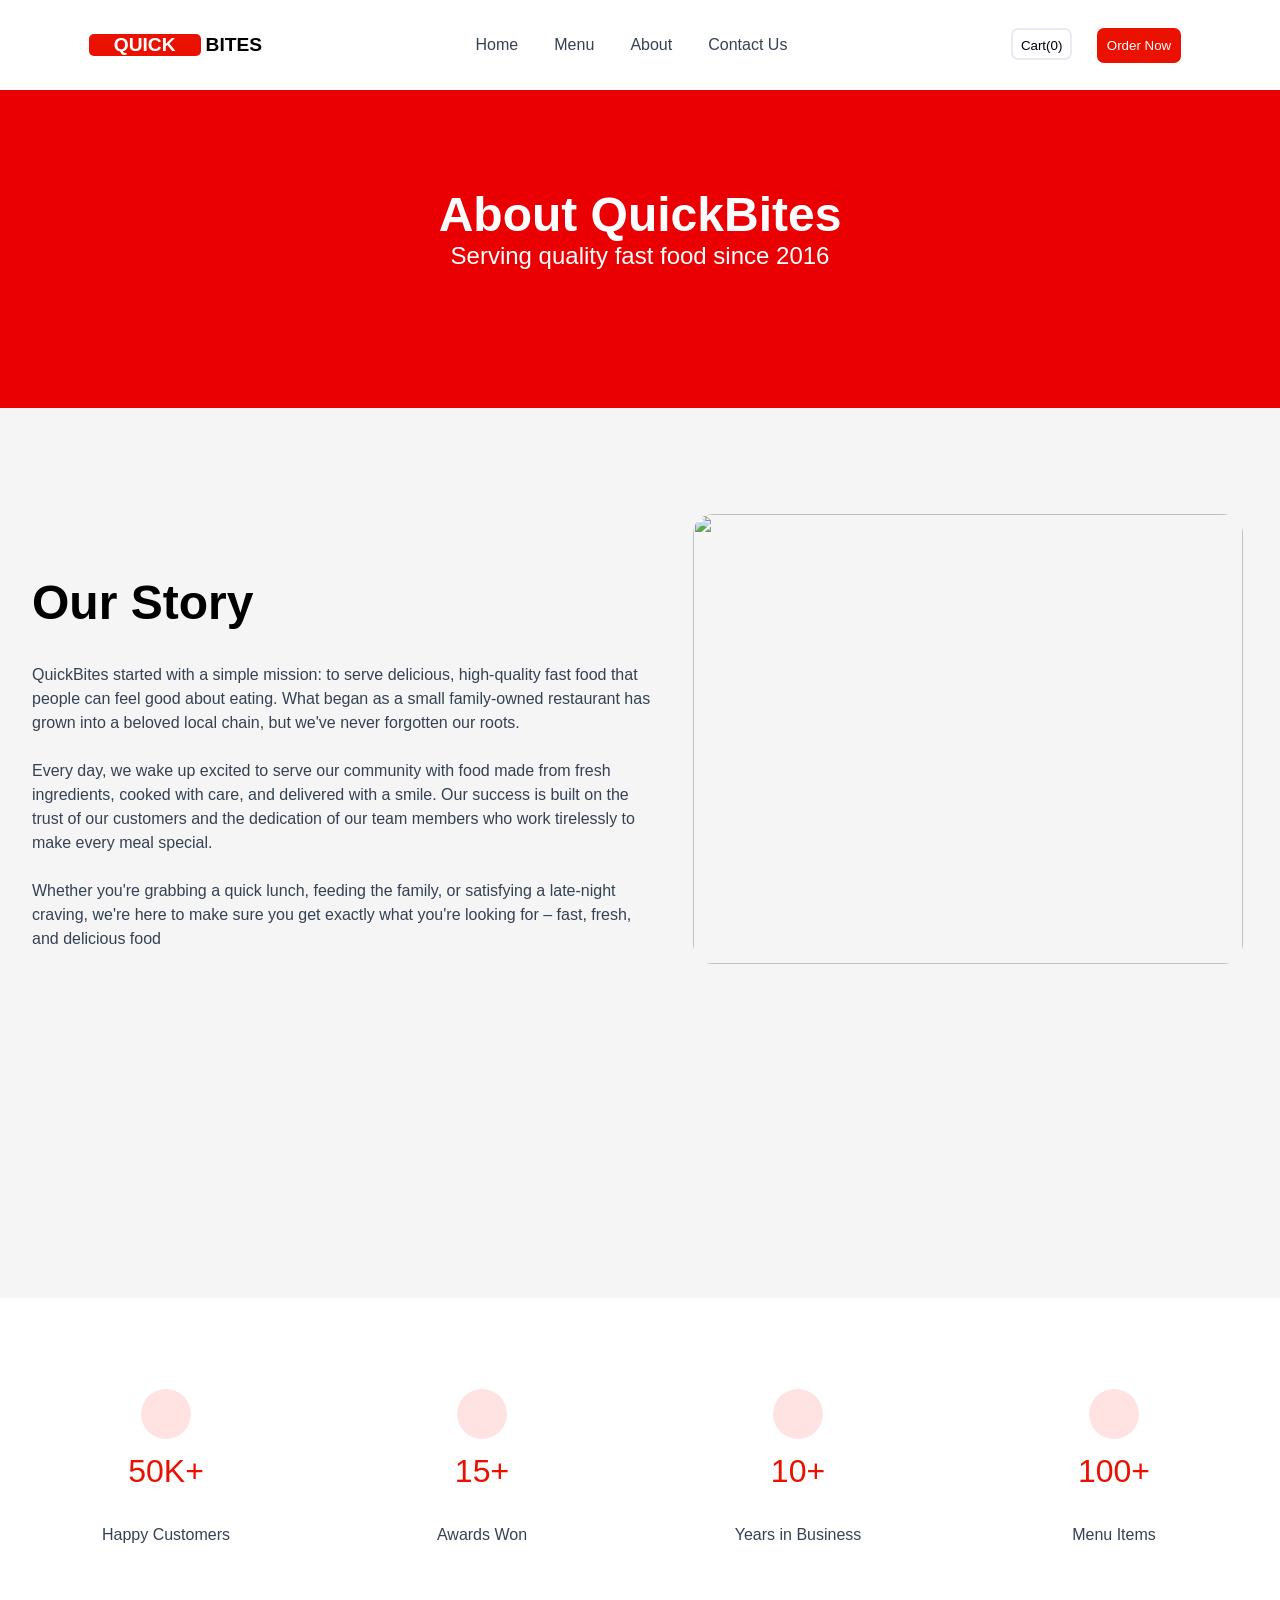
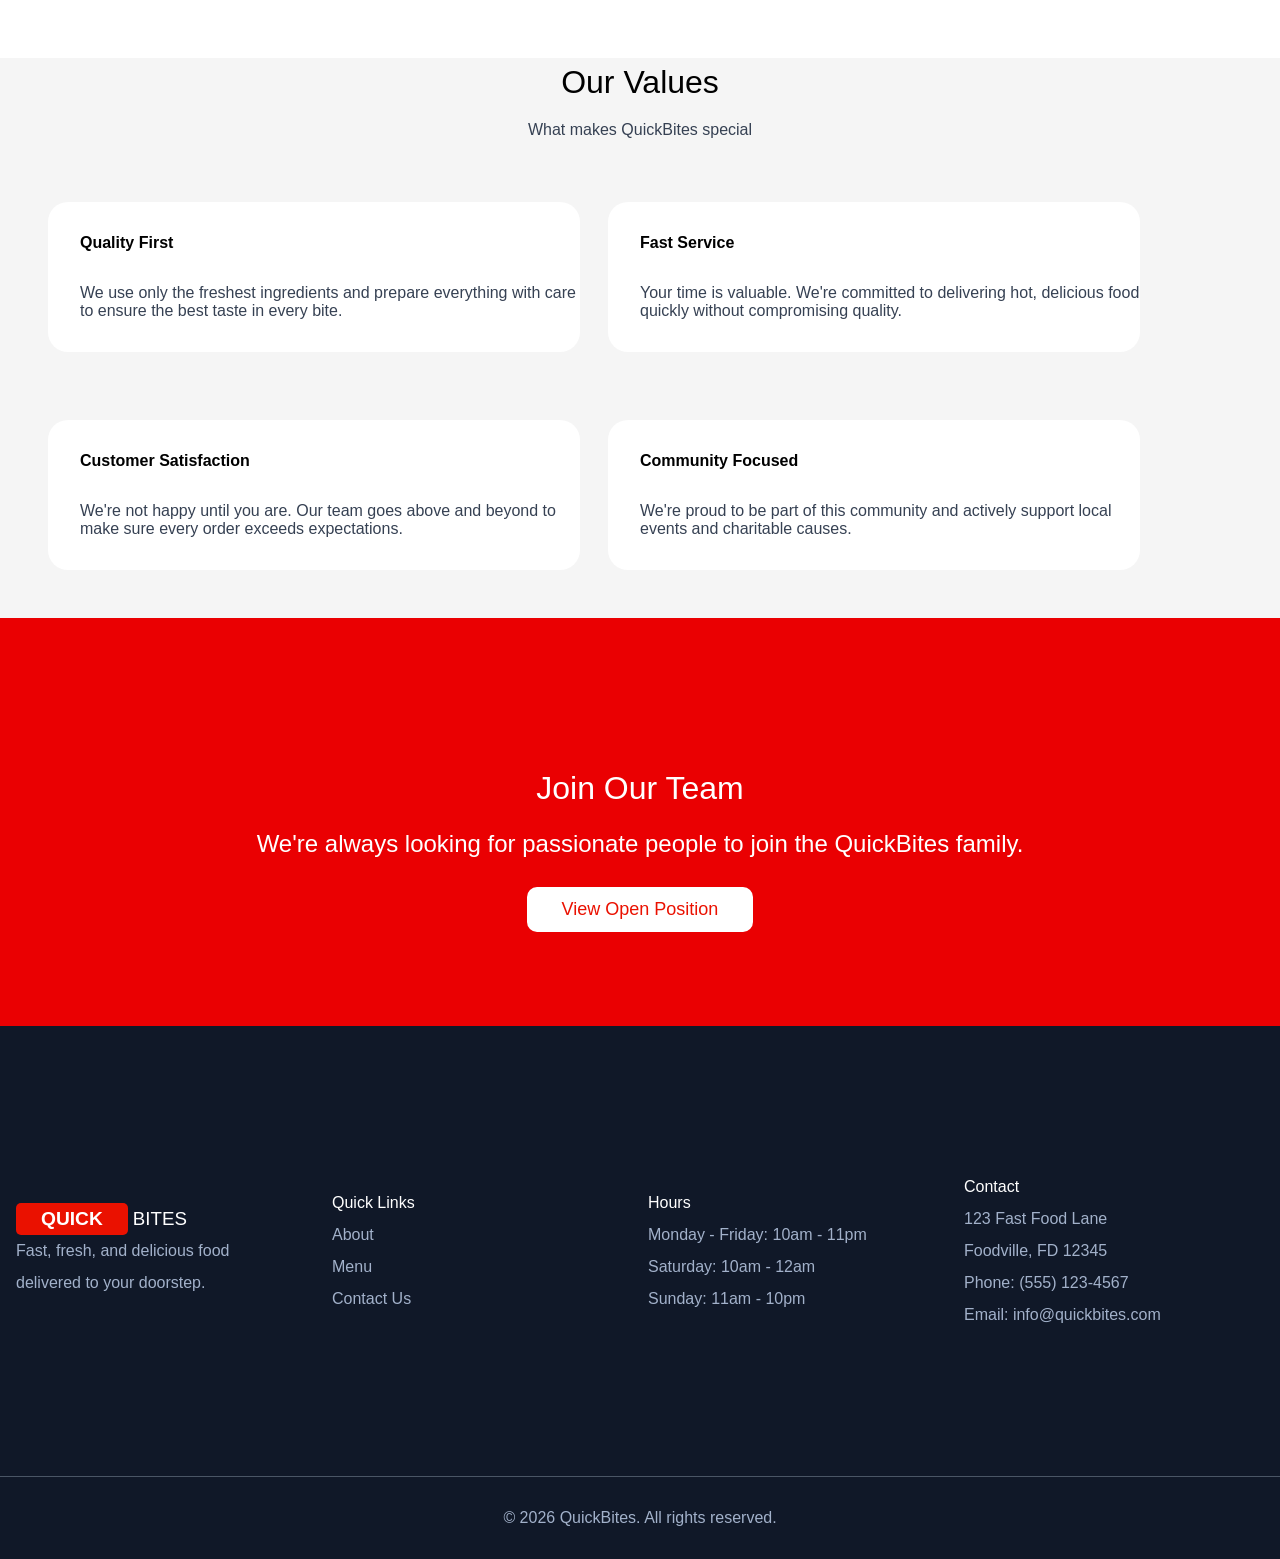
==== about.html @ 18260957 "intial commit" ====
<!DOCTYPE html>
<html lang="en">

<head>
    <meta charset="UTF-8">
    <meta name="viewport" content="width=device-width, initial-scale=1.0">
    <title>Document</title>
    <link rel="stylesheet" href="https://cdnjs.cloudflare.com/ajax/libs/font-awesome/7.0.1/css/all.min.css" />
    <link rel="stylesheet" href="about.css">
</head>

<body>
    <header class="header">
        <div class="title">
            <button id="title1">QUICK</button>
            <h1 id="title2">BITES</h1>
        </div>
        <div class="nav">
            <a href="home.html">Home</a>
             <a href="menu.html">Menu</a>
           <a href="about.html">About</a>
            <a href="contact.html">Contact Us</a>
        </div>
        <div>
            <button id="btn1"><i class="fas fa-shopping-cart"></i> Cart(0)</button>
            <button id="btn2"> Order Now</button>
        </div>
    </header>
    <div class="main">
        <h1>About QuickBites</h1>
        <p> Serving quality fast food since 2016</p>
    </div>
    <div class="container">
        <div class="left">
            <h1>Our Story</h1>
            <p>QuickBites started with a simple mission: to serve delicious, high-quality fast food that people can feel
                good about eating. What began as a small family-owned restaurant has grown into a beloved local chain,
                but we've never forgotten our roots.
                <br><br>
                Every day, we wake up excited to serve our community with food made from fresh ingredients, cooked with
                care, and delivered with a smile. Our success is built on the trust of our customers and the dedication
                of our team members who work tirelessly to make every meal special.
                <br><br>
                Whether you're grabbing a quick lunch, feeding the family, or satisfying a late-night craving, we're
                here to make sure you get exactly what you're looking for – fast, fresh, and delicious food
            </p>
        </div>
        <div class="right">
            <img src="resturant1.jpg" alt="">
        </div>
    </div>
    <div class="container1">
        <div class="about">
            <div class="box">
                <i class="fa-solid fa-users"></i>

            </div>
            <h5>50K+</h5>
            <p >Happy Customers</p>
        </div>
        <div class="about">
            <div class="box">
                <i class="fa-solid fa-award"></i>
            </div>
            <h5>15+</h5>
            <p  >Awards Won</p>
        </div>
        <div class="about">
            <div class="box">
                <i class="fa-regular fa-clock"></i>
            </div>
            <h5  >10+</h5>
            <p>Years in Business</p>
        </div>
        <div class="about">
            <div class="box">
                <i class="fa-regular fa-heart"></i>
            </div>
            <h5  >100+</h5>
            <p>Menu Items</p>
        </div>
    </div>
     
    <div class="container2">
        <div class="head">
            <h1>Our Values</h1>
        <p>What makes QuickBites special</p>
        </div>
         
        <div class="parent">
          <div class="box-1">
            <h4>Quality First</h4>
            <p>We use only the freshest ingredients and prepare everything with care to ensure the best taste in every bite.</p>
          </div>
          <div class="box-1">
            <h4>Fast Service</h4>
            <p> Your time is valuable. We're committed to delivering hot, delicious food quickly without compromising quality.</p>
          </div>
          <div class="box-1">
            <h4 >Customer Satisfaction</h4>
            <p> We're not happy until you are. Our team goes above and beyond to make sure every order exceeds expectations.</p>
          </div>
          <div class="box-1">
            <h4>Community Focused</h4>
            <p> We're proud to be part of this community and actively support local events and charitable causes.</p>
          </div>
        </div>
    </div>
    <div class="team">
        <h1>Join Our Team</h1>
        <p>We're always looking for passionate people to join the QuickBites family. </p>
        <button id="btn">View Open Position</button>
    </div>
     <div class="container3">
            <div class="one">
                <div class="title">
                    <button id="title1">QUICK</button>
                    <h3 >BITES</h3>
                </div>

                <p>Fast, fresh, and delicious food <br>delivered to your doorstep.</p>
            </div>
            <div class="one">
                <h4> Quick Links</h4>
                <a href="about.html">About</a>
                <a href="menu.html">Menu</a>
                <a href="contact.html">Contact Us</a>
            </div>
            <div class="one">
                <h4>Hours</h4>
                <p>Monday - Friday: 10am - 11pm</p>
                <p>Saturday: 10am - 12am</p>
                <p>Sunday: 11am - 10pm</p>
            </div>
            <div class="one">
                <h4>Contact</h4>
                <p>123 Fast Food Lane</p>
                <p>Foodville, FD 12345</p>
                <p>Phone: (555) 123-4567</p>
                <p>Email: info@quickbites.com</p>
            </div>
            
        </div>
         <footer>
             © 2026 QuickBites. All rights reserved.   
             </footer>

</body>

</html>
---- about.css ----
*{
    padding: 0%;
    margin: 0%;
    font-family: 'Segoe UI', Tahoma, Geneva, Verdana, sans-serif;
}
html, body{
    height: 100%;
    width: 100%;
}
.header{
     height: 10%;
     width: 100%;
    position: fixed;
    background-color: white;
    display: flex;
    justify-content: space-around;
    align-items: center;
      
}

.nav {
    display: flex;
    justify-content: space-evenly;
    width: 30%;
}

.nav a {
    text-decoration: none;
    gap: 20px;
    color: #364153;
}

.nav a:hover {
    color: #EA1100;
}

.title {
    display: flex;
    gap: 5px;
}

#title1 {
    background-color: #EA1100;
    color: white;
    padding-left: 25px;
    padding-right: 25px;
    border: none;
    border-radius: 5px;
    font-size: larger;
    font-weight: 900;
}

#title2 {
    color: black;
    text-align: center;
    font-weight:bolder;
    font-size:larger;
      font-family: Verdana, Geneva, Tahoma, sans-serif;

}

#btn1 {
    padding: 8px;
    padding-bottom: 5px;
    margin: 10px;
    border-radius: 7px;
    border:2px solid #e8ebf1;
    background-color: white;
}

#btn1:hover {
    background-color: #e4e7ec;
}

#btn2 {
    padding: 10px;
    border-radius: 7px;
    margin: 10px;
    color: white;
    border: none;
    background-color: #EA1100;
}

#btn2:hover {
    background-color: #ce2216;

}
.main{
    height: 40%;
    width: 100%;
    background-color:#EA0002;
    color: white;
    display: flex;
    flex-direction: column;
    align-items: center;
    justify-content: center;
    font-size: 1.5rem;
    font-weight: 300;
    padding-top:3rem ;
 }
.main h1{
    font-size: 3rem;
    font-weight:700;
 }
.container{
    height: 90%;
    width: 100%;
    background-color: whitesmoke;
    display: flex;
    padding-top: 5rem;
 /* padding: 4rem; */
}
.left{
    height: 50%;
    width: 50%;
    display: flex;
    flex-direction: column;
    justify-content: center;
    margin-top: 5rem;
    margin-left: 2rem;
    line-height: 1.5rem;
    color:#364153;
 }
.left h1{
    font-size: 3rem;
    font-weight:700;
    padding-bottom: 3rem;
    color: black;
}
.right{
    height: 50%;
    width: 50%;
    display: flex;
    align-items: center;
    justify-content: center;
    margin-top: 3rem;
 
 }
 img{
     height: 450px;
     width: 550px;
      border-radius: 20px; 
}
.container1{
    height: 40%;
    width: 100%;
     background-color:white;
    display: flex;
    align-items: center;
    justify-content: space-evenly;
}
.about{
    height: 300px;
    width: 300px;
    display: flex;
    flex-direction: column;
    align-items: center;
    justify-content: center;
    line-height: 4rem;
 }
 .about h5{
    color: #EA1100;
    font-weight: 400;
    font-size: 2rem;
 }
  
.about p{
    color: #364153;
}
.box{
    height: 50px;
    width: 50px;
    background-color: #FFE2E2;
    border-radius: 50%;
    display: flex;
    align-items: center;
    justify-content: center;
    line-height: 5rem;

}
.fa-regular{
    color: #EA1100;
    font-size: x-large;
 }
.fa-solid{
    color: #EA1100;
        font-size: x-large;
}
.container2{
    background-color: whitesmoke;
 }
.head{
    text-align: center;
    line-height: 3rem;
}
.head h1{
    color: black;
}
.head p{
    color: #364153;
}
.parent{
     margin-left: 3rem;
    display: grid;
    grid-template-columns: 500px 500px;
    column-gap: 60px;
    row-gap: 20px;
    margin-top: 3rem;
  }
.box-1{
    height: 150px;
    width: 500px;
    background-color: white;
     display: flex;
    flex-direction: column;
    justify-content: space-evenly;
    padding-left: 2rem;
    border-radius: 20px;  
      margin-bottom: 3rem;

 }
 .box-1 h4{
    font-weight: 600;
    color: black;
 }
 .box-1 p{
    color: #364153;
 }
 .team{
    height: 40%;
    width: 100%;
    background-color:#EA0002;
    color: white;
    display: flex;
    flex-direction: column;
    align-items: center;
    justify-content: center;
      padding-top:3rem ;
    line-height: 3.5rem;
 }
 .team p{
    font-weight: 400;
    font-size: 1.5rem;
 }
 .team h1{
    font-weight: 500;
 }
 #btn{
    margin-top: 15px;
    padding: 12px 35px;
    border-radius: 10px;
    border: none;
    background-color: white;
    color: #EA1100;
    font-size: large; 
 }
  .container3{
    /* position: fixed; */
    height: 50%;
    width: 100%;
     background-color:#101828;
    display: flex;
    justify-content: space-evenly;
    align-items: center;
  }
  .one{
    height: 200px;
    width: 300px;
     /* text-align: center; */
    display: flex;
    flex-direction: column;
    /* align-items: center; */
    justify-content: center;
    line-height: 2rem;
    color: #a2b1ca;
  }
  .one h3,h4, h1{
    color: white;
    font-weight: 500;
  }
  
  .one a{
    text-decoration: none;
    color: #a2b1ca;
  }
   footer{

     border-top: 1px solid #4A5565;
    background-color: #101828;
    text-align: center;
    color:#a2b1ca ;
    padding: 2rem;
  }
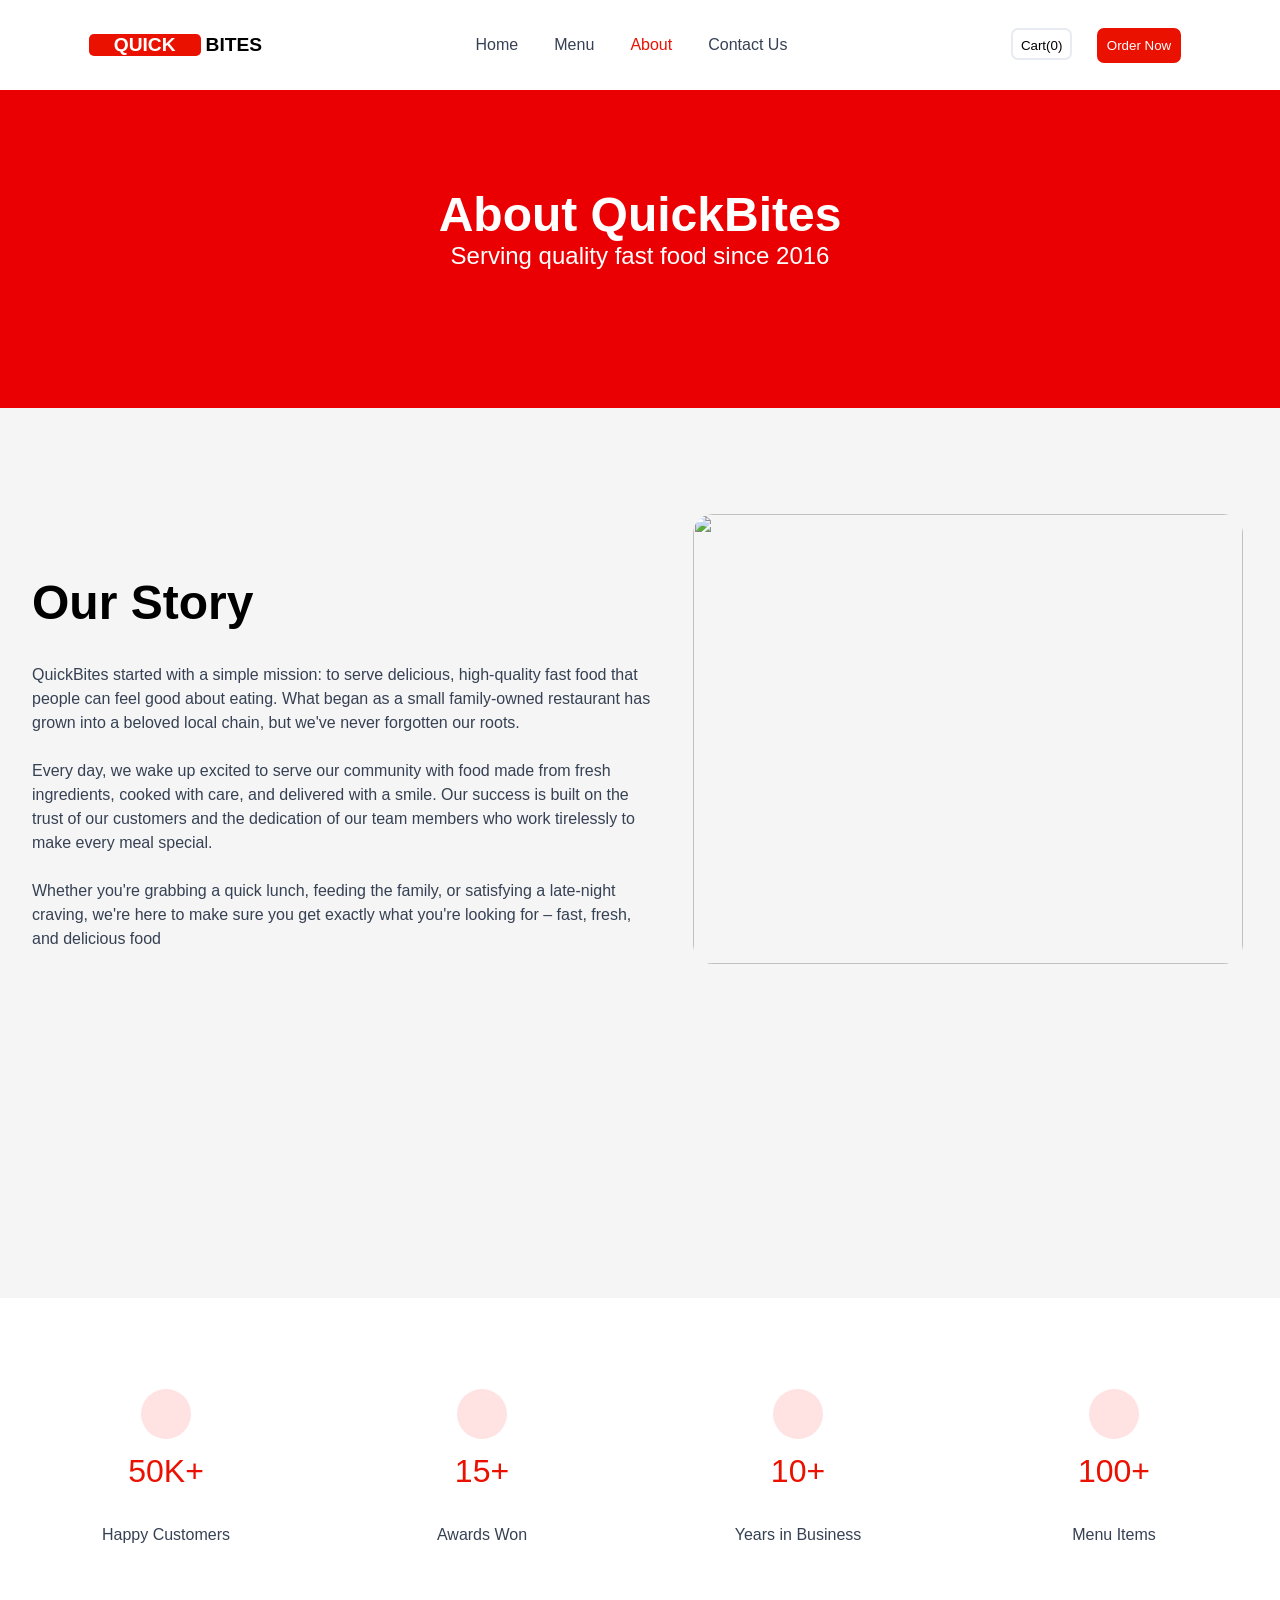
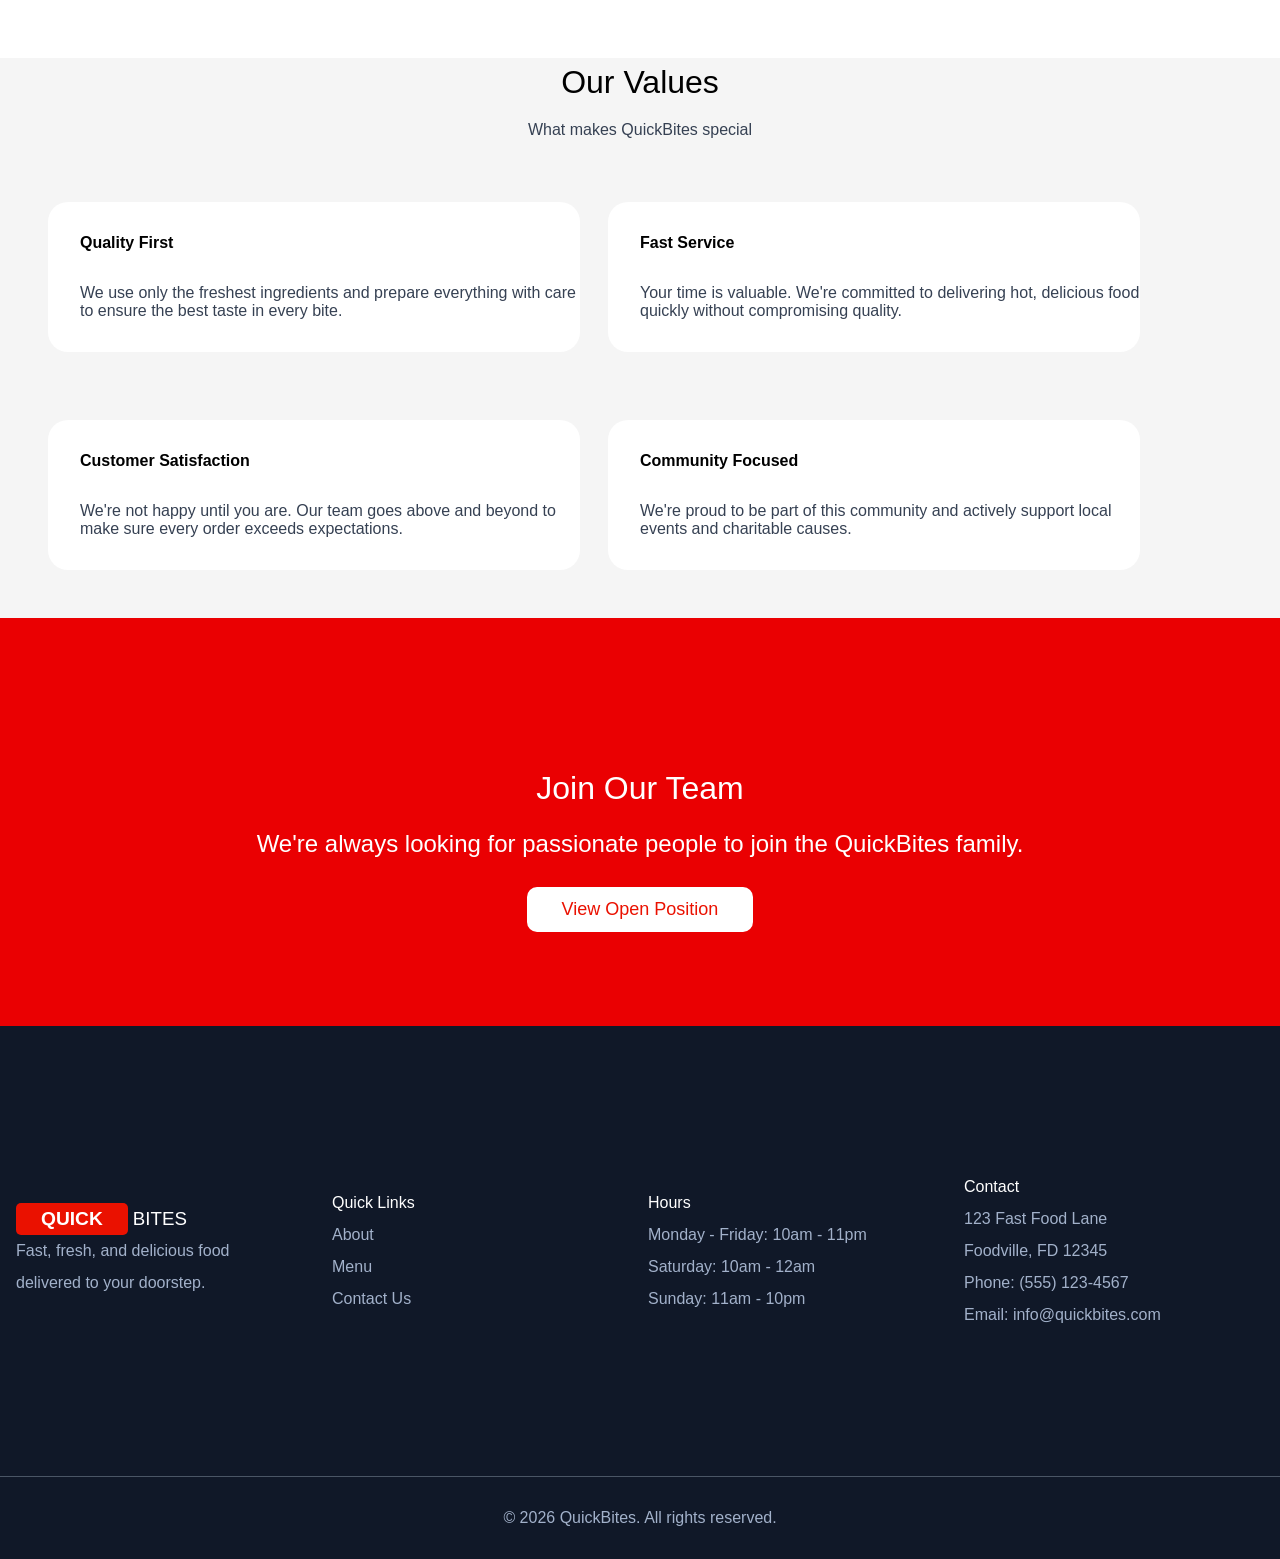
==== commit 80eb5751: "change in navbar" ====
--- a/about.html
+++ b/about.html
@@ -16,9 +16,9 @@
             <h1 id="title2">BITES</h1>
         </div>
         <div class="nav">
-            <a href="home.html">Home</a>
+            <a href="index.html">Home</a>
              <a href="menu.html">Menu</a>
-           <a href="about.html">About</a>
+           <a href="about.html" class="active">About</a>
             <a href="contact.html">Contact Us</a>
         </div>
         <div>
--- a/about.css
+++ b/about.css
@@ -31,6 +31,9 @@
 }
 
 .nav a:hover {
+    color: #EA1100;
+}
+.nav a.active{
     color: #EA1100;
 }
 
